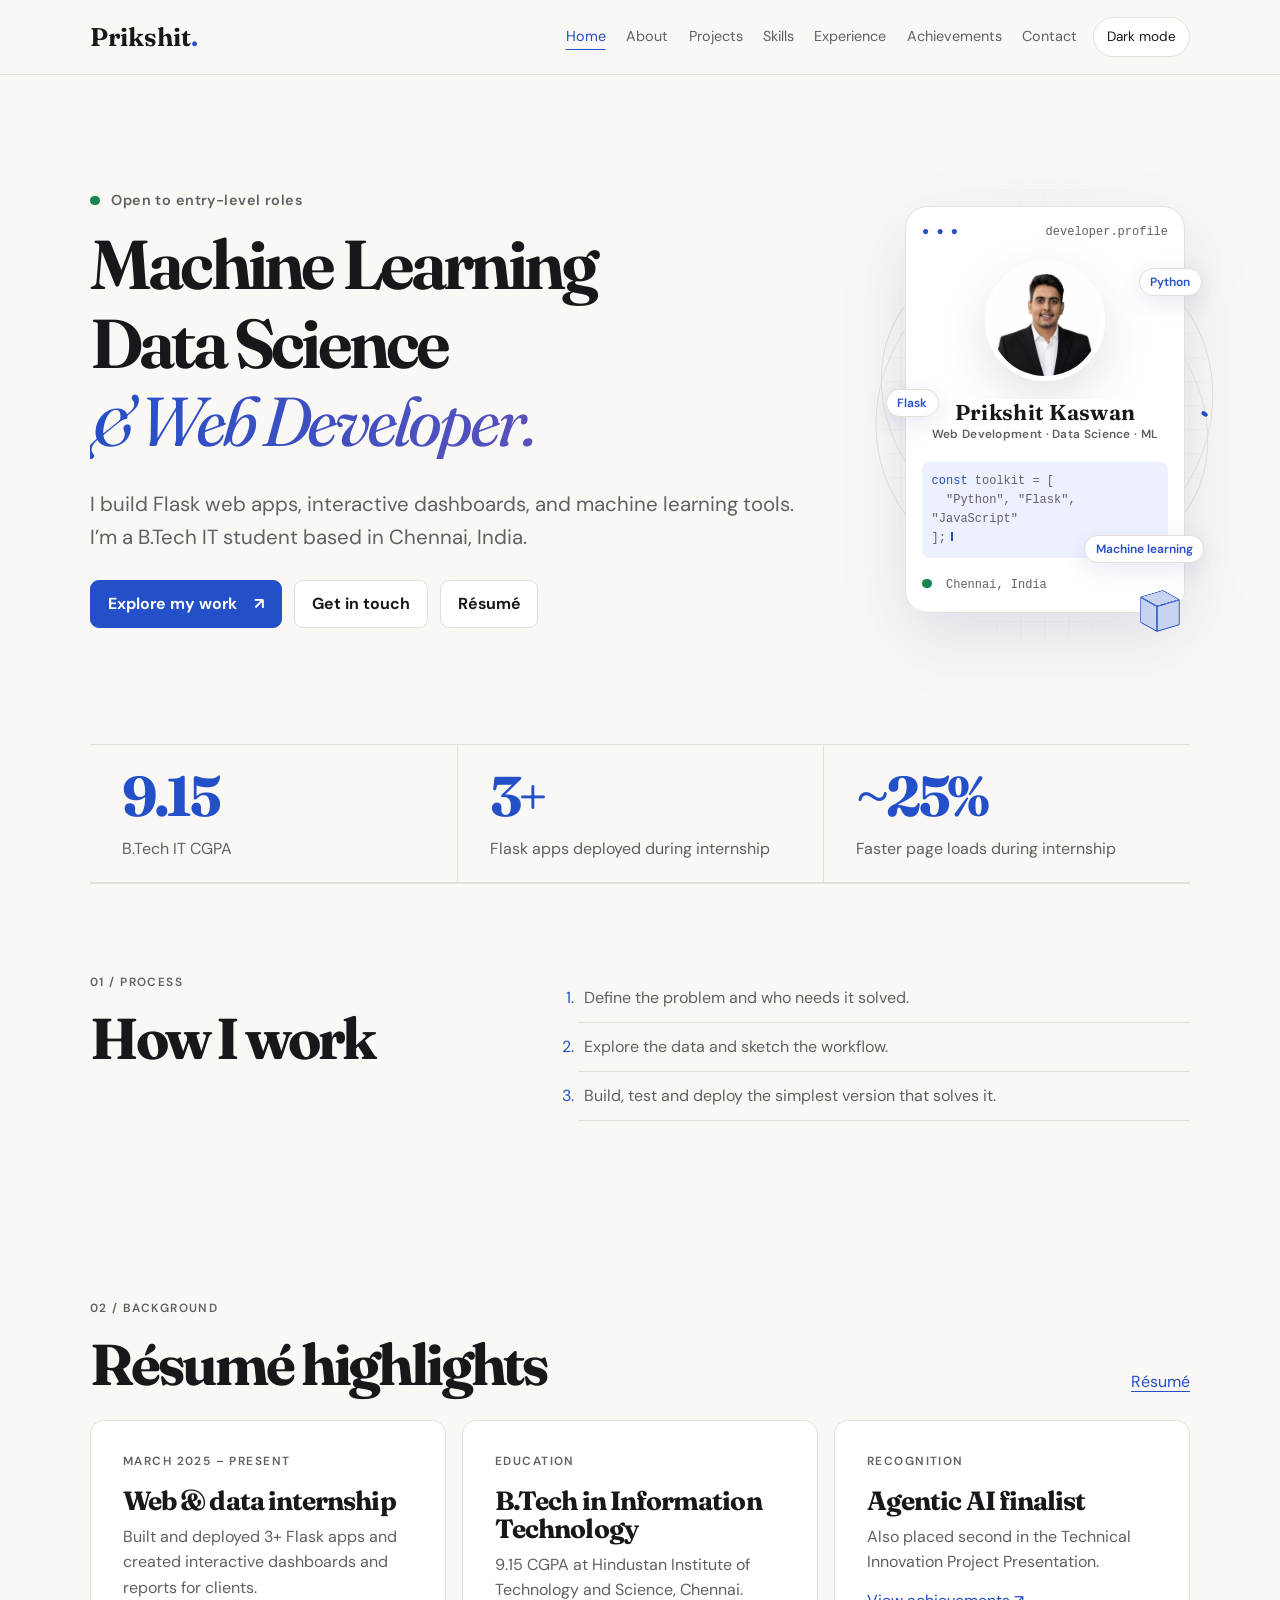
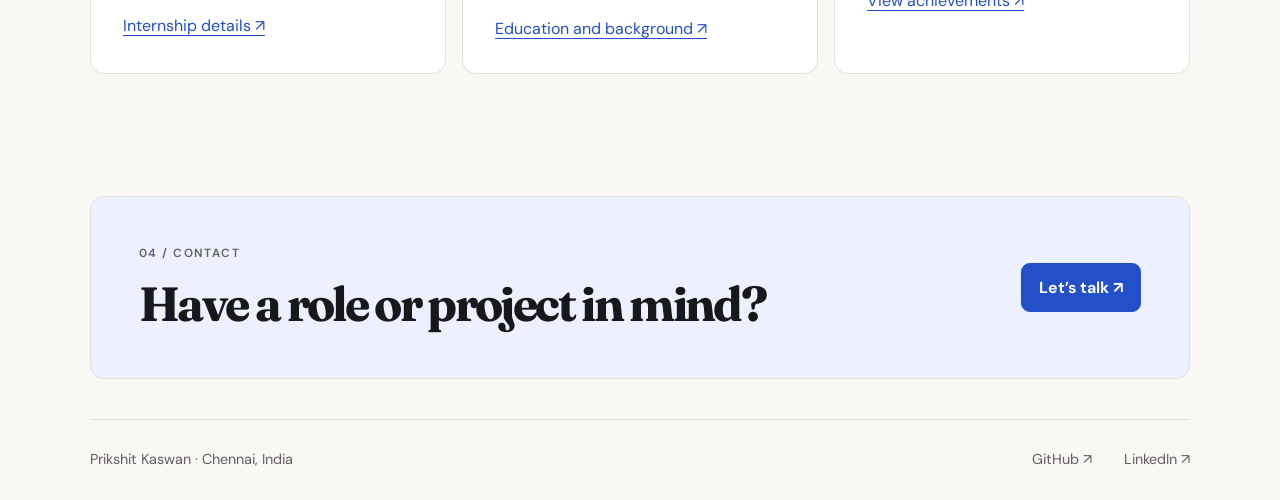
==== index.html @ 55924665 "Simplify résumé link labels" ====
<!doctype html>
<html lang="en">
<head>
<meta charset="utf-8">
<meta name="viewport" content="width=device-width, initial-scale=1">
<title>Developer &amp; Data Science Portfolio | Prikshit Kaswan</title>
<meta name="description" content="Prikshit Kaswan builds Python web apps, data tools and machine learning projects.">
<link rel="canonical" href="https://prikshit1929.github.io/Portfolio/"><meta property="og:url" content="https://prikshit1929.github.io/Portfolio/">
<meta property="og:title" content="Developer &amp; Data Science Portfolio | Prikshit Kaswan">
<meta property="og:description" content="Prikshit Kaswan builds Python web apps, data tools and machine learning projects.">
<meta property="og:image" content="https://prikshit1929.github.io/Portfolio/assets/portrait.jpg">
<link rel="icon" href="favicon.ico?v=portrait" type="image/x-icon" sizes="64x64">
<script>
  try {
    if (localStorage.getItem('portfolio-theme') === 'dark') {
      document.documentElement.dataset.theme = 'dark';
    }
  } catch {
    // Keep the default theme when storage is unavailable.
  }
</script>
<link rel="stylesheet" href="assets/site.css?v=8">
<script src="assets/site.js?v=9" defer></script>
</head>
<body>
<a class="skip" href="#main">Skip to content</a>
<header class="header"><div class="wrap bar"><a class="brand" href="./">Prikshit<span class="brand-period">.</span></a><nav id="primary-nav" aria-label="Main navigation"><a href="./" aria-current="page">Home</a><a href="about/">About</a><a href="work/">Projects</a><a href="skills/">Skills</a><a href="experience/">Experience</a><a href="achievements/">Achievements</a><a href="contact/">Contact</a></nav><button class="theme-toggle" type="button" aria-pressed="false" hidden>Dark mode</button><button type="button" class="menu-toggle" aria-controls="primary-nav" aria-expanded="false" hidden>Menu</button></div><div class="reading-progress" aria-hidden="true"></div></header>
<main class="wrap" id="main" tabindex="-1">

<section class="hero" id="top"><div class="hero-copy hero-disciplines">
<p class="eyebrow"><span class="dot"></span> Open to entry-level roles</p>
<h1><span class="hero-line"><span>Machine Learning</span></span> <span class="hero-line"><span>Data Science</span></span> <span class="hero-line"><em>&amp; Web Developer.</em></span></h1>
<p class="intro">I build Flask web apps, interactive dashboards, and machine learning tools. I’m a B.Tech IT student based in Chennai, India.</p>
<div class="actions"><a class="button primary" href="work/">Explore my work <span aria-hidden="true">↗</span></a><a class="button" href="contact/">Get in touch</a><a class="button" href="assets/Prikshit_Kaswan_Resume.pdf" download>Résumé</a></div>
</div><div class="hero-stage">
<div class="stage-grid" aria-hidden="true"></div>
<div class="stage-orbit orbit-a" aria-hidden="true"></div>
<div class="stage-orbit orbit-b" aria-hidden="true"></div>
<div class="stage-cube" aria-hidden="true"><i></i><i></i><i></i><i></i><i></i><i></i></div>
<figure class="portrait" data-tilt>
<div class="profile-window"><span aria-hidden="true">● ● ●</span><span>developer.profile</span></div><img src="assets/portrait.jpg" alt="Portrait of Prikshit Kaswan" width="500" height="500" fetchpriority="high"><figcaption><strong>Prikshit Kaswan</strong><span>Web Development · Data Science · ML</span></figcaption>
<div class="profile-code" aria-hidden="true"><span>const</span> toolkit = [<br>&nbsp; "Python", "Flask", "JavaScript"<br>];</div>
<div class="profile-location"><span class="dot"></span> Chennai, India</div>
<span class="tech-chip chip-one" aria-hidden="true">Python</span><span class="tech-chip chip-two" aria-hidden="true">Flask</span><span class="tech-chip chip-three" aria-hidden="true">Machine learning</span></figure></div></section>
<section class="stats" aria-label="Highlights"><div><strong data-count="9.15">9.15</strong><span>B.Tech IT CGPA</span></div><div><strong data-count="3" data-suffix="+">3+</strong><span>Flask apps deployed during internship</span></div><div><strong data-count="25" data-prefix="~" data-suffix="%">~25%</strong><span>Faster page loads during internship</span></div></section>
<section class="section split" id="story" data-reveal><div><p class="eyebrow">01 / PROCESS</p><h2>How I work</h2></div><ol class="process"><li>Define the problem and who needs it solved.</li><li>Explore the data and sketch the workflow.</li><li>Build, test and deploy the simplest version that solves it.</li></ol></section>
<section class="section" id="about" data-reveal>
<div class="section-head"><div><p class="eyebrow">02 / BACKGROUND</p><h2>Résumé highlights</h2></div><a class="text-link" href="assets/Prikshit_Kaswan_Resume.pdf" download>Résumé</a></div>
<div class="grid">
<article class="panel"><p class="eyebrow">MARCH 2025 – PRESENT</p><h3>Web &amp; data internship</h3><p>Built and deployed 3+ Flask apps and created interactive dashboards and reports for clients.</p><a class="text-link" href="experience/">Internship details ↗</a></article>
<article class="panel"><p class="eyebrow">EDUCATION</p><h3>B.Tech in Information Technology</h3><p>9.15 CGPA at Hindustan Institute of Technology and Science, Chennai.</p><a class="text-link" href="about/">Education and background ↗</a></article>
<article class="panel"><p class="eyebrow">RECOGNITION</p><h3>Agentic AI finalist</h3><p>Also placed second in the Technical Innovation Project Presentation.</p><a class="text-link" href="achievements/">View achievements ↗</a></article>
</div></section>
<section class="callout" id="contact"><div><p class="eyebrow">04 / CONTACT</p><h2>Have a role or project in mind?</h2></div><a class="button primary" href="contact/">Let’s talk ↗</a></section>
</main>
<footer class="wrap footer"><span>Prikshit Kaswan · Chennai, India</span><div><a href="https://github.com/prikshit1929">GitHub ↗</a><a href="https://linkedin.com/in/prikshitkaswan">LinkedIn ↗</a></div></footer>
<button class="back-top" type="button" aria-label="Back to top" hidden>↑</button>
</body>
</html>
---- assets/site.css ----
@import url("https://fonts.googleapis.com/css2?family=DM+Sans:wght@400;500;600;700&family=Fraunces:ital,opsz,wght@0,9..144,650;1,9..144,400&display=swap");

:root {
  color-scheme: light;
  --bg: #faf8f4;
  --surface: #fff;
  --ink: #17171c;
  --muted: #625e64;
  --line: #e4dfda;
  --accent: #234fc8;
  --accent-hover: #193ba0;
  --tint: #edf1ff;
  --display: "Fraunces", Georgia, serif;
  --mono: ui-monospace, SFMono-Regular, Consolas, monospace;
  font: 100%/1.6 "DM Sans", system-ui, sans-serif;
}
* { box-sizing: border-box; }
[hidden] { display: none !important; }
html { scroll-padding-top: 9rem; }
body { margin: 0; background: var(--bg); color: var(--ink); }
a { color: inherit; }
button { font: inherit; cursor: pointer; }
:focus-visible { outline: 2px solid var(--accent); outline-offset: 5px; }
main:focus { outline: none; }
.wrap { width: min(1100px, 100% - 2 * clamp(1rem, 5vw, 4rem)); margin-inline: auto; }
.skip { position: fixed; top: 1rem; left: 1rem; z-index: 5; padding: .6rem 1rem; background: var(--accent); color: white; transform: translateY(-200%); }
.skip:focus { transform: translateY(0); }
.header { position: sticky; top: 0; z-index: 3; background: var(--bg); border-bottom: 1px solid var(--line); backdrop-filter: blur(16px); }
.bar, .footer, .section-head, .callout { display: flex; justify-content: space-between; align-items: center; gap: 1.25rem; }
.bar { min-height: 74px; flex-wrap: wrap; padding-block: .6rem; }
.brand { display: inline-flex; align-items: center; font: 650 1.6rem var(--display); text-decoration: none; }
.brand .brand-period { color: var(--accent); }
nav, .footer div { display: flex; gap: clamp(.85rem, 3vw, 2rem); }
nav a, .footer a { color: var(--muted); font-size: .9rem; text-decoration: none; }
nav a[aria-current], nav a:hover, .footer a:hover, .text-link { color: var(--accent); }
nav a[aria-current] { text-decoration: underline; text-underline-offset: .5rem; }
h1, h2, h3, p, figure { margin: 0; }
h1, h2, h3 { font-family: var(--display); line-height: 1.06; letter-spacing: -.055em; }
h1 { font-size: clamp(3.2rem, 8.2vw, 8rem); font-weight: 650; }
h2 { font-size: clamp(2rem, 4.5vw, 4rem); }
h3 { font-size: clamp(1.25rem, 2.2vw, 1.65rem); letter-spacing: -.035em; }
h1 em { color: var(--accent); font-style: italic; font-weight: 400; }
p, li { color: var(--muted); }
.eyebrow, .art-label, figcaption, .caption { font: 600 .74rem/1.5 "DM Sans", sans-serif; letter-spacing: .12em; color: var(--muted); }
.eyebrow { margin-bottom: 1rem; }
.dot { display: inline-block; width: .6rem; height: .6rem; margin-right: .45rem; border-radius: 50%; background: #188551; }
.hero { display: grid; grid-template-columns: 1fr auto; gap: clamp(2rem, 6vw, 6rem); align-items: center; padding-block: clamp(3rem, 9vw, 8rem); }
.intro { max-width: 57ch; margin-top: 1.5rem; font-size: clamp(1.04rem, 1.8vw, 1.28rem); }
.actions { display: flex; flex-wrap: wrap; align-items: center; gap: .75rem; margin-top: 1.65rem; }
.button { display: inline-flex; gap: 1.1rem; align-items: center; justify-content: center; padding: .65rem 1.05rem; min-height: 48px; border: 1px solid var(--line); border-radius: .55rem; color: var(--ink); background: var(--surface); text-decoration: none; font-weight: 680; }
.button:hover { border-color: var(--accent); }
.primary { color: white; background: var(--accent); border-color: var(--accent); }
.primary:hover { background: var(--accent-hover); }
.portrait { display: grid; justify-items: center; gap: 1.15rem; }
.portrait img { display: block; width: clamp(190px, 25vw, 294px); height: auto; aspect-ratio: 1; object-fit: cover; border-radius: 50%; border: 5px solid var(--surface); box-shadow: 0 18px 50px #302d4b22; }
figcaption { padding: .45rem .9rem; border-radius: 2rem; border: 1px solid var(--line); background: var(--surface); color: var(--accent); text-align: center; letter-spacing: .025em; }
.stats { display: grid; grid-template-columns: repeat(3,1fr); border-block: 1px solid var(--line); }
.stats div { padding: 1.3rem clamp(.5rem, 2.5vw, 2rem); }
.stats div + div { border-left: 1px solid var(--line); }
.stats strong, .case-stat strong { font-family: var(--display); display: block; color: var(--accent); font-size: clamp(1.8rem, 5vw, 3.5rem); line-height: 1.1; letter-spacing: -.06em; }
.stats span, .case-stat span { display: block; margin-top: .55rem; color: var(--muted); }
.section { padding-block: clamp(2.5rem, 7vw, 6rem); }
.section-head { margin-bottom: 1.6rem; flex-wrap: wrap; align-items: end; }
.text-link { text-underline-offset: .25em; overflow-wrap: anywhere; }
.grid { display: grid; grid-template-columns: repeat(3,minmax(0,1fr)); gap: 1rem; }
.project, .panel, .case-stat { border: 1px solid var(--line); border-radius: .85rem; background: var(--surface); }
.project { overflow: hidden; position: relative; display: flex; flex-direction: column; transition: border-color .2s, transform .2s; }
.project:hover, .project:focus-within { border-color: var(--accent); }
.project:focus-within { outline: 2px solid var(--accent); outline-offset: 4px; }
.project-body { padding: 1.15rem; display: flex; flex-direction: column; flex: 1; }
.project h3 a { text-decoration: none; }
.project h3 a::after { content: ""; position: absolute; inset: 0; }
.project h3 a span { color: var(--accent); font-size: .85em; }
.project-body > p:not(.eyebrow) { margin: .65rem 0 1.1rem; font-size: .91rem; }
.result { margin-top: auto; padding-top: .85rem; border-top: 1px solid var(--line); color: var(--muted); font-size: .88rem; }
.result strong { color: var(--accent); margin-right: .25rem; }
.art { min-height: 185px; display: grid; align-content: start; gap: .65rem; padding: 1rem; background-image: linear-gradient(#ffffff0b 1px, transparent 1px),linear-gradient(90deg,#ffffff0b 1px, transparent 1px); background-size: 24px 24px; overflow: hidden; }
.art-01 { background-color: #20293c; color: #d5e1ff; }
.art-02 { background-color: #1e3027; color: #a8f6c0; }
.art-03 { background-color: #33263a; color: #ffd6fa; }
.art-label { display: flex; justify-content: space-between; color: inherit; }
.bubble, .timer { width: fit-content; padding: .55rem .8rem; border: 1px solid currentColor; border-radius: .65rem; background: #101212c9; font: .8rem var(--mono); }
.reply { justify-self: end; }
.art svg { width: min(100%, 340px); justify-self: center; }
.timer { justify-self: center; margin-block: .4rem; font-size: clamp(2rem, 5vw, 3.3rem); line-height: 1; padding: .8rem 1.2rem; text-align: center; }
.timer span { display: block; font-size: .6rem; margin-top: .55rem; letter-spacing: .14em; }
.split, .case-layout { display: grid; grid-template-columns: 1fr 1.6fr; gap: clamp(1.2rem, 5vw, 5rem); border-top: 1px solid var(--line); }
.process { margin: 0; padding-left: 1.6rem; }
.process li { padding: .7rem .35rem; border-bottom: 1px solid var(--line); }
.process li::marker { color: var(--accent); }
.callout { flex-wrap: wrap; margin-block: 2rem; border: 1px solid var(--line); border-radius: .85rem; padding: clamp(1.1rem, 4vw, 3rem); background: var(--tint); }
.callout h2 { font-size: clamp(1.65rem, 4vw, 3rem); }
.footer { padding-block: 1.8rem; margin-top: 2.5rem; border-top: 1px solid var(--line); flex-wrap: wrap; font-size: .9rem; color: var(--muted); }
.page-intro { padding-block: clamp(2.8rem, 8vw, 7rem) clamp(1.8rem, 5vw, 4rem); }
.work { padding-top: 0; }
.filters { display: flex; flex-wrap: wrap; gap: .6rem; align-items: center; margin-bottom: 1.4rem; }
.filters button { padding: .45rem .9rem; min-height: 44px; border-radius: 2rem; border: 1px solid var(--line); background: var(--surface); color: var(--ink); }
.filters button[aria-pressed="true"] { background: var(--accent); color: white; }
.filter-status { color: var(--muted); font-size: .9rem; }
.case .text-link { display: inline-block; margin-bottom: 1.6rem; }
.case h1 { font-size: clamp(2.75rem, 7vw, 6rem); }
.case-layout { padding-block: 2rem; }
.case-layout .art { border-radius: .8rem; min-height: 210px; }
.caption { margin-top: .5rem; }
.case-stat, .panel { padding: clamp(1.1rem, 3vw, 2rem); }
.case-stat { margin-top: 1.3rem; }
.case-copy section + section { margin-top: 1.7rem; }
.case-copy h2 { font-size: clamp(1.6rem, 3vw, 2.4rem); margin-bottom: .55rem; }
.panel h3 + p { margin-top: .55rem; }
.panel ul { padding-left: 1.2rem; margin-bottom: 0; }
.skills p + h3 { margin-top: 1.4rem; }
.copy-status:not(:empty) { margin-top: .8rem; }
@keyframes arrive { from { opacity: .35; transform: translateY(14px); } to { opacity: 1; transform: translateY(0); } }
@media (prefers-reduced-motion: no-preference) {
  html { scroll-behavior: smooth; }
  .hero-copy, .portrait, .page-intro, .revealed { animation: arrive .55s ease-out both; }
  .portrait { animation-delay: .08s; }
  .project:hover { transform: translateY(-4px); }
  @view-transition { navigation: auto; }
  ::view-transition-old(root), ::view-transition-new(root) { animation-duration: .22s; }
}
@media (max-width: 820px) {
  .grid { grid-template-columns: repeat(2,minmax(0,1fr)); }
  .hero { gap: 1.6rem; }
}
@media (max-width: 620px) {
  .hero, .grid, .split, .case-layout { grid-template-columns: 1fr; }
  .portrait { justify-self: center; }
  .bar { gap: .45rem; }
  nav { order: 3; width: 100%; }
  nav a { display: flex; align-items: center; min-height: 44px; }
  .stats div { font-size: .8rem; }
}

.theme-toggle {
  padding: .4rem .8rem;
  min-height: 40px;
  border: 1px solid var(--line);
  border-radius: 2rem;
  color: var(--ink);
  background: var(--surface);
  font-size: .85rem;
}
.hero .eyebrow { text-transform: none; letter-spacing: .03em; font-size: .9rem; }
.hero h1 em {
  background: linear-gradient(110deg, #234fc8, #7952b3, #234fc8);
  background-size: 200% auto;
  background-clip: text;
  color: transparent;
}
:root[data-theme="dark"] {
  color-scheme: dark;
  --bg: #17171d;
  --surface: #22222b;
  --ink: #f9f7ff;
  --muted: #c5bfcc;
  --line: #43414d;
  --accent: #a8baff;
  --tint: #252942;
}
:root[data-theme="dark"] .primary,
:root[data-theme="dark"] .filters button[aria-pressed="true"],
:root[data-theme="dark"] .skip { color: #17171d; }
:root[data-theme="dark"] .primary:hover { background: #c5d0ff; }
:root[data-theme="dark"] .hero h1 em { background-image: linear-gradient(110deg, #a8baff, #d9b7ff, #a8baff); }
@keyframes accent-shift { to { background-position: 200% center; } }
@media (prefers-reduced-motion: no-preference) {
  .hero h1 em { animation: accent-shift 8s linear infinite; }
}

.bar { justify-content: flex-start; gap: clamp(.5rem, 1.5vw, 1rem); }
.bar nav { margin-left: auto; gap: clamp(.65rem, 1.6vw, 1.3rem); }
.menu-toggle, .back-top, .featured-links a {
  border: 1px solid var(--line);
  border-radius: .65rem;
  background: var(--surface);
  color: var(--ink);
  padding: .55rem .8rem;
}
.featured-links { display: flex; flex-wrap: wrap; gap: .55rem; margin-top: 1.2rem; }
.featured-links a { text-decoration: none; font-size: .9rem; }
.featured-links a:hover { color: var(--accent); border-color: var(--accent); }
.back-top { position: fixed; bottom: 1.25rem; right: 1.25rem; z-index: 2; width: 46px; height: 46px; font-size: 1.2rem; }
.hero { position: relative; isolation: isolate; gap: clamp(2rem, 6vw, 5rem); }
.hero h1 { font-size: clamp(2.75rem, 6.9vw, 6.5rem); }
.portrait {
  position: relative;
  width: min(280px, 100%);
  justify-self: center;
  padding: 1rem;
  border: 1px solid var(--line);
  border-radius: 1.4rem;
  background: var(--surface);
  box-shadow: 0 24px 65px #5855aa28;
}
.portrait::before {
  content: "";
  position: absolute;
  inset: -3rem -1rem;
  border-radius: 50%;
  border: 1px solid var(--line);
  transform: rotate(-28deg);
  z-index: -1;
}
.portrait img { width: 120px; }
.profile-window, .profile-code, .profile-location { width: 100%; font: .75rem/1.6 var(--mono); color: var(--muted); }
.profile-window { display: flex; justify-content: space-between; gap: .5rem; }
.profile-window span:first-child, .profile-code span { color: var(--accent); }
.portrait figcaption { border: 0; padding: 0; color: var(--muted); }
.portrait figcaption strong { display: block; font: 650 1.35rem var(--display); color: var(--ink); }
.profile-code { border-radius: .5rem; padding: .6rem; background: var(--tint); }
.tech-chip { position: absolute; padding: .32rem .65rem; background: var(--surface); border: 1px solid var(--line); border-radius: 2rem; color: var(--accent); font: 600 .75rem "DM Sans", sans-serif; box-shadow: 0 6px 22px #5855aa24; }
.chip-one { top: 15%; right: -1.1rem; }
.chip-two { top: 45%; left: -1.25rem; }
.chip-three { bottom: 12%; right: -1.25rem; }
@keyframes drift { to { transform: translateY(-8px); } }
@media (prefers-reduced-motion: no-preference) {
  .tech-chip { animation: drift 2.8s ease-in-out infinite alternate; }
  .chip-two { animation-delay: -.8s; }
  .chip-three { animation-delay: -1.7s; }
  [data-tilt], .project, .panel { transform: perspective(850px) rotateX(var(--tilt-x, 0deg)) rotateY(var(--tilt-y, 0deg)); transition: transform .18s ease-out; }
}
@media (max-width: 960px) {
  .bar { justify-content: flex-end; }
  .bar .brand { margin-right: auto; }
  .bar nav { order: 4; width: 100%; flex-wrap: wrap; margin-left: 0; }
  .bar:has(.menu-toggle:not([hidden])) nav { display: none; }
  .bar:has(.menu-toggle[aria-expanded="true"]) nav { display: flex; padding: .5rem 0; }
}
@media (min-width: 961px) {
  .menu-toggle { display: none; }
}
@media (max-width: 620px) {
  .hero { gap: 3rem; }
  .portrait { width: min(260px, calc(100% - 2rem)); }
}

.message-form { display: grid; gap: .9rem; }
.message-form label { display: grid; gap: .35rem; font-weight: 600; }
.message-form input, .message-form select, .message-form textarea {
  width: 100%;
  padding: .65rem;
  border: 1px solid var(--line);
  border-radius: .5rem;
  color: var(--ink);
  background: var(--bg);
  font: inherit;
}
.message-form button { justify-self: start; }
@media print {
  :root, :root[data-theme="dark"] { --bg: white; --ink: black; --muted: #333; --surface: white; --line: #ccc; --accent: #222; }
  .header, .skip, .actions, .back-top, .footer { display: none !important; }
  .page-intro, .section { padding-block: .6rem; }
  .page-intro h1 { font-size: 30pt; }
  h2 { font-size: 18pt; }
  .split { display: block; break-inside: avoid; }
  .panel { padding: .5rem 0; border: 0; }
}

.reading-progress {
  position: absolute;
  inset: auto 0 -1px;
  height: 2px;
  background: var(--accent);
  transform: scaleX(var(--reading-progress, 0));
  transform-origin: left;
  pointer-events: none;
}
@media (prefers-reduced-motion: no-preference) {
  .hero-copy { animation: none; }
  .hero-copy > * { animation: arrive .65s cubic-bezier(.2,.8,.2,1) both; }
  .hero-copy h1 { animation-delay: .08s; }
  .hero-copy .intro { animation-delay: .16s; }
  .hero-copy .actions { animation-delay: .24s; }
  .hero-copy .featured-links { animation-delay: .32s; }
  .portrait { animation-fill-mode: backwards; }
  .art > :not(.art-label) { transition: transform .35s cubic-bezier(.2,.8,.2,1); }
  .project:hover .art > :not(.art-label),
  .project:focus-within .art > :not(.art-label) { transform: translateY(-4px) scale(1.035); }
  .button { transition: transform .2s, background-color .2s, border-color .2s; }
  .button:hover { transform: translateY(-2px); }
}

.timer b { font-weight: inherit; font-variant-numeric: tabular-nums; }
.timer-controls { margin-top: .85rem; }
.timer-controls [data-timer-status]:empty { display: none; }
.timer-readable { position: absolute; width: 1px; height: 1px; overflow: hidden; clip-path: inset(50%); }

@keyframes draw-plot { from { stroke-dashoffset: 1; } to { stroke-dashoffset: 0; } }
@keyframes lift-art {
  from { opacity: 0; translate: 0 10px; }
  to { opacity: 1; translate: 0 0; }
}
@keyframes timer-start { 50% { box-shadow: 0 0 28px #ffd6fa65; } }

@media (prefers-reduced-motion: no-preference) {
  .art-visible .plot-line { stroke-dasharray: 1; animation: draw-plot 1.1s ease-out both; }
  .art-visible .bubble { animation: lift-art .45s ease-out both; }
  .art-visible .reply { animation-delay: .25s; }
  .art-visible .timer { animation: lift-art .55s ease-out both; }
  .art-visible .timer.is-running { animation: timer-start .7s ease-out; }
  .hero h1 em { animation-iteration-count: 1; animation-duration: 4s; }
  .tech-chip { animation-iteration-count: 2; animation-duration: 2s; }
}

.hero-line { display: block; }
.hero-stage { position: relative; isolation: isolate; display: grid; place-items: center; min-width: 0; }
.stage-grid {
  position: absolute;
  inset: -2rem -1.3rem;
  z-index: -3;
  border-radius: 50%;
  background: radial-gradient(ellipse at 50% 42%, var(--tint), transparent 72%),
    repeating-linear-gradient(0deg, transparent 0 22px, var(--line) 23px 24px),
    repeating-linear-gradient(90deg, transparent 0 22px, var(--line) 23px 24px);
  mask-image: radial-gradient(ellipse, black 30%, transparent 73%);
}
.stage-orbit { position: absolute; inset: -6% -10%; border: 1px solid var(--line); border-radius: 50%; z-index: -1; }
.stage-orbit::after { content: ""; position: absolute; top: 17%; right: 11%; width: 7px; aspect-ratio: 1; border-radius: 50%; background: var(--accent); }
.orbit-a { transform: rotate(36deg) scaleY(.62); }
.orbit-b { transform: rotate(-38deg) scaleY(.7); }
.hero-stage .portrait { z-index: 1; }
.hero-stage .portrait::before { display: none; }
.stage-cube { --face: 14px; position: absolute; right: 1rem; bottom: -.8rem; width: 28px; height: 28px; z-index: 2; transform-style: preserve-3d; transform: rotateX(-24deg) rotateY(36deg); }
.stage-cube i { position: absolute; inset: 0; border: 1px solid var(--accent); background: color-mix(in srgb, var(--accent) 25%, var(--surface)); }
.stage-cube i:nth-child(1) { transform: translateZ(var(--face)); }
.stage-cube i:nth-child(2) { transform: rotateY(180deg) translateZ(var(--face)); }
.stage-cube i:nth-child(3) { transform: rotateY(90deg) translateZ(var(--face)); }
.stage-cube i:nth-child(4) { transform: rotateY(-90deg) translateZ(var(--face)); }
.stage-cube i:nth-child(5) { transform: rotateX(90deg) translateZ(var(--face)); }
.stage-cube i:nth-child(6) { transform: rotateX(-90deg) translateZ(var(--face)); }
.accent-intro { position: relative; }
.page-emblem { float: right; display: grid; place-items: center; width: clamp(3.5rem, 11vw, 7rem); aspect-ratio: 1; margin: 0 0 1rem 1rem; border-radius: 1.3rem; background: var(--tint); border: 1px solid var(--line); color: var(--accent); font: 650 clamp(1.3rem, 4vw, 3rem) var(--display); }
.contact-layout { display: grid; grid-template-columns: minmax(0, 1fr) minmax(0, 1.1fr); gap: clamp(2rem, 6vw, 5rem); padding-block: clamp(2.5rem, 8vw, 6rem); align-items: start; }
.contact-layout h1 { font-size: clamp(3rem, 6.5vw, 6rem); }
.contact-layout h2 { font-size: clamp(1.8rem, 3vw, 2.5rem); margin-bottom: .5rem; }
.contact-links { display: grid; gap: .7rem; margin: 1.5rem 0 1rem; }
.contact-links a { display: flex; align-items: center; gap: .8rem; padding: .7rem; border: 1px solid var(--line); border-radius: .7rem; background: var(--surface); text-decoration: none; overflow-wrap: anywhere; }
.contact-links a:hover, .contact-links a:focus-visible { border-color: var(--accent); }
.contact-links small { display: block; color: var(--muted); }
.contact-icon { flex: 0 0 2.3rem; display: grid; place-items: center; aspect-ratio: 1; background: var(--tint); border-radius: .5rem; color: var(--accent); font-weight: 700; }
.contact-fields { display: grid; grid-template-columns: repeat(2, minmax(0, 1fr)); gap: .8rem; }
.message-status:empty { display: none; }
@keyframes headline-mask { from { translate: 0 110%; } to { translate: 0 0; } }
@keyframes stage-travel { to { background-position: 0 0, 0 24px, 24px 0; } }
@keyframes orbit-sweep { to { rotate: 360deg; } }
@keyframes cube-sweep { to { transform: rotateX(336deg) rotateY(396deg); } }
@keyframes soft-bob { 50% { translate: 0 -8px; } }
@keyframes status-pulse { 50% { opacity: .45; } }
@keyframes sheen { from { background-position: 150% 0; } to { background-position: -150% 0; } }
@keyframes caret-pulse { 50% { opacity: 0; } }
@keyframes envelope-tilt { 50% { transform: perspective(140px) rotateX(28deg) translateY(-3px); } }
@media (prefers-reduced-motion: no-preference) {
  .hero-line { overflow: clip; padding-bottom: .08em; }
  .hero-line > * { display: block; animation: headline-mask .85s cubic-bezier(.2,.8,.2,1) both; }
  .hero-line + .hero-line > * { animation-delay: .13s; }
  .hero-line > em { animation: headline-mask .85s .13s cubic-bezier(.2,.8,.2,1) both, accent-shift 4s linear; }
  .hero-stage { animation: soft-bob 4s ease-in-out; }
  .stage-grid { animation: stage-travel 4s ease-out; }
  .stage-orbit { animation: orbit-sweep 4.8s ease-out; }
  .orbit-b { animation-direction: reverse; }
  .stage-cube { animation: cube-sweep 4.4s ease-in-out; }
  .hero .dot { animation: status-pulse 1.35s ease-in-out 3; }
  .profile-code::after { content: ""; display: inline-block; width: 2px; height: .8em; margin-left: .3rem; background: var(--accent); animation: caret-pulse .7s step-end 5; }
  .page-emblem { animation: soft-bob 3s ease-in-out; }
  .contact-layout .message-form { animation: arrive .65s .13s both; }
  .contact-links a:hover .contact-icon, .contact-links a:focus-visible .contact-icon { animation: soft-bob .55s ease; }
  .contact-links a:hover .envelope, .contact-links a:focus-visible .envelope { animation: envelope-tilt .6s ease; }
  .primary:hover, .primary:focus-visible { background-image: linear-gradient(115deg, transparent 35%, #ffffff25 50%, transparent 65%); background-size: 240% 100%; animation: sheen .75s ease-out; }
}
@media (max-width: 740px) {
  .contact-layout { grid-template-columns: 1fr; }
}
@media (max-width: 620px) {
  .hero-stage { justify-self: center; width: min(280px, calc(100% - 2rem)); }
}
@media (max-width: 440px) {
  .contact-fields { grid-template-columns: 1fr; }
}

.hero-disciplines h1 { font-size: clamp(2.35rem, 5.4vw, 5.4rem); }
#about .panel .text-link { display: inline-block; margin-top: .8rem; }
@media (prefers-reduced-motion: no-preference) {
  .hero-disciplines .hero-line:nth-child(3) > em { animation-delay: .26s, 0s; }
}
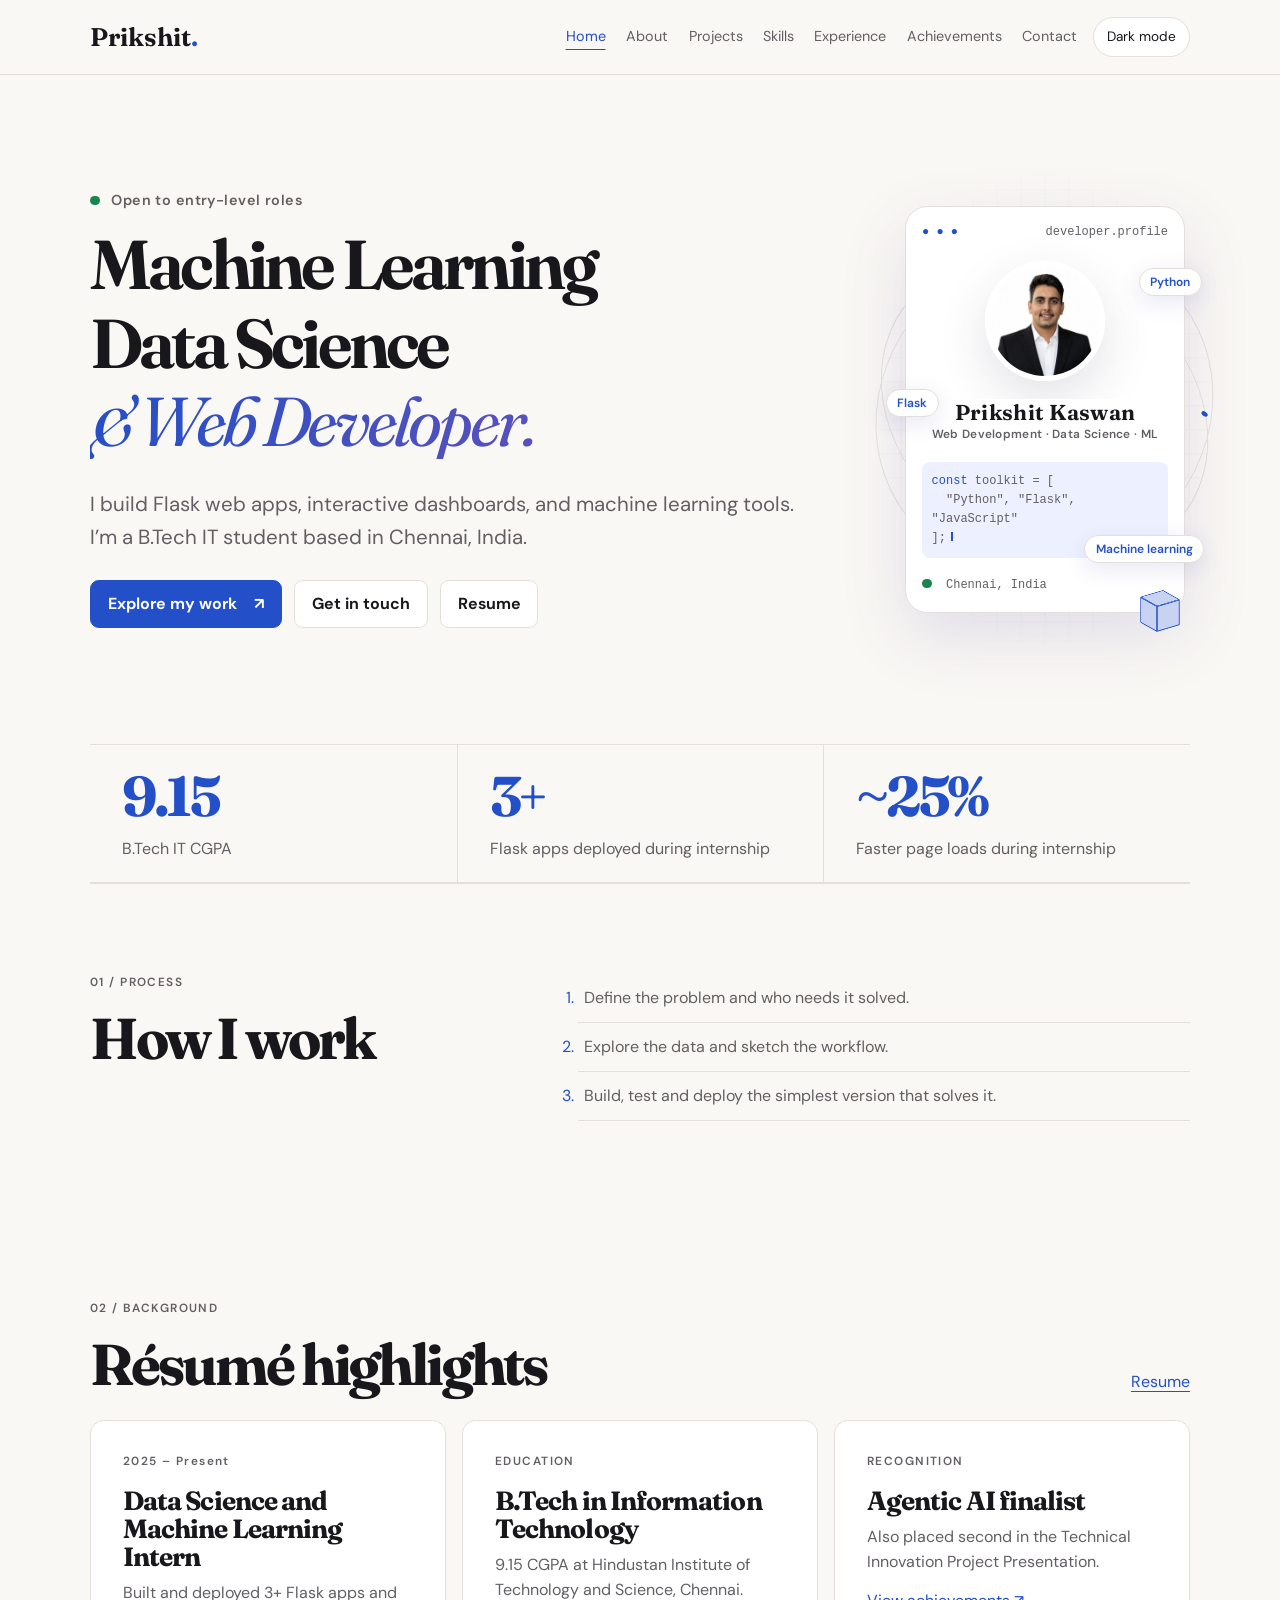
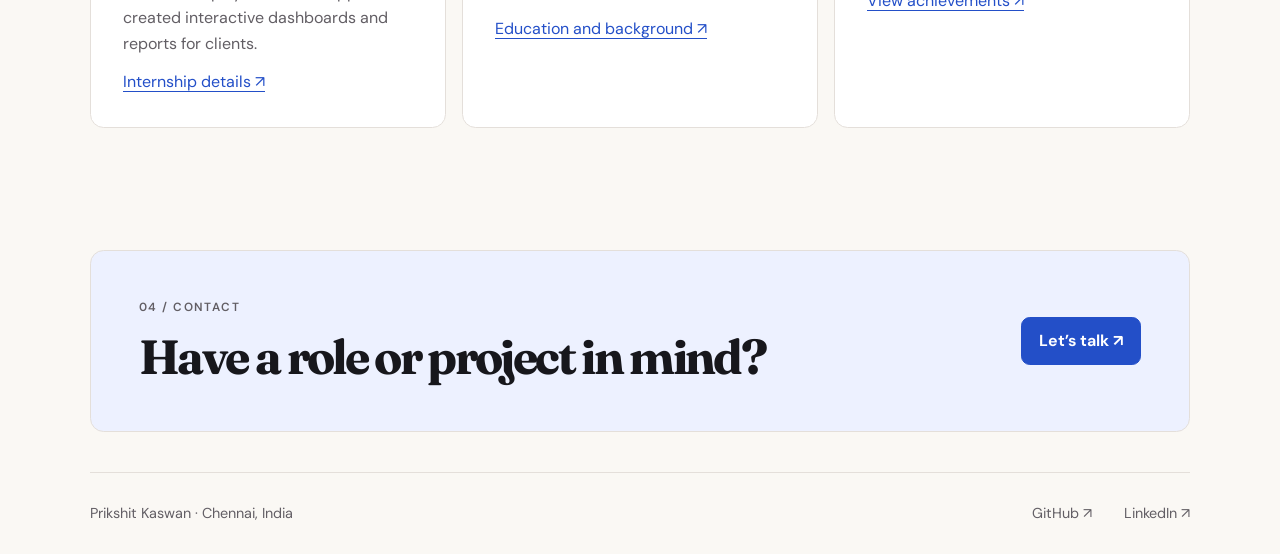
==== commit b8b578bc: "Update internship title and simplify Resume text" ====
--- a/index.html
+++ b/index.html
@@ -31,7 +31,7 @@
 <p class="eyebrow"><span class="dot"></span> Open to entry-level roles</p>
 <h1><span class="hero-line"><span>Machine Learning</span></span> <span class="hero-line"><span>Data Science</span></span> <span class="hero-line"><em>&amp; Web Developer.</em></span></h1>
 <p class="intro">I build Flask web apps, interactive dashboards, and machine learning tools. I’m a B.Tech IT student based in Chennai, India.</p>
-<div class="actions"><a class="button primary" href="work/">Explore my work <span aria-hidden="true">↗</span></a><a class="button" href="contact/">Get in touch</a><a class="button" href="assets/Prikshit_Kaswan_Resume.pdf" download>Résumé</a></div>
+<div class="actions"><a class="button primary" href="work/">Explore my work <span aria-hidden="true">↗</span></a><a class="button" href="contact/">Get in touch</a><a class="button" href="assets/Prikshit_Kaswan_Resume.pdf" download>Resume</a></div>
 </div><div class="hero-stage">
 <div class="stage-grid" aria-hidden="true"></div>
 <div class="stage-orbit orbit-a" aria-hidden="true"></div>
@@ -45,9 +45,9 @@
 <section class="stats" aria-label="Highlights"><div><strong data-count="9.15">9.15</strong><span>B.Tech IT CGPA</span></div><div><strong data-count="3" data-suffix="+">3+</strong><span>Flask apps deployed during internship</span></div><div><strong data-count="25" data-prefix="~" data-suffix="%">~25%</strong><span>Faster page loads during internship</span></div></section>
 <section class="section split" id="story" data-reveal><div><p class="eyebrow">01 / PROCESS</p><h2>How I work</h2></div><ol class="process"><li>Define the problem and who needs it solved.</li><li>Explore the data and sketch the workflow.</li><li>Build, test and deploy the simplest version that solves it.</li></ol></section>
 <section class="section" id="about" data-reveal>
-<div class="section-head"><div><p class="eyebrow">02 / BACKGROUND</p><h2>Résumé highlights</h2></div><a class="text-link" href="assets/Prikshit_Kaswan_Resume.pdf" download>Résumé</a></div>
+<div class="section-head"><div><p class="eyebrow">02 / BACKGROUND</p><h2>Résumé highlights</h2></div><a class="text-link" href="assets/Prikshit_Kaswan_Resume.pdf" download>Resume</a></div>
 <div class="grid">
-<article class="panel"><p class="eyebrow">MARCH 2025 – PRESENT</p><h3>Web &amp; data internship</h3><p>Built and deployed 3+ Flask apps and created interactive dashboards and reports for clients.</p><a class="text-link" href="experience/">Internship details ↗</a></article>
+<article class="panel"><p class="eyebrow">2025 – Present</p><h3>Data Science and Machine Learning Intern</h3><p>Built and deployed 3+ Flask apps and created interactive dashboards and reports for clients.</p><a class="text-link" href="experience/">Internship details ↗</a></article>
 <article class="panel"><p class="eyebrow">EDUCATION</p><h3>B.Tech in Information Technology</h3><p>9.15 CGPA at Hindustan Institute of Technology and Science, Chennai.</p><a class="text-link" href="about/">Education and background ↗</a></article>
 <article class="panel"><p class="eyebrow">RECOGNITION</p><h3>Agentic AI finalist</h3><p>Also placed second in the Technical Innovation Project Presentation.</p><a class="text-link" href="achievements/">View achievements ↗</a></article>
 </div></section>
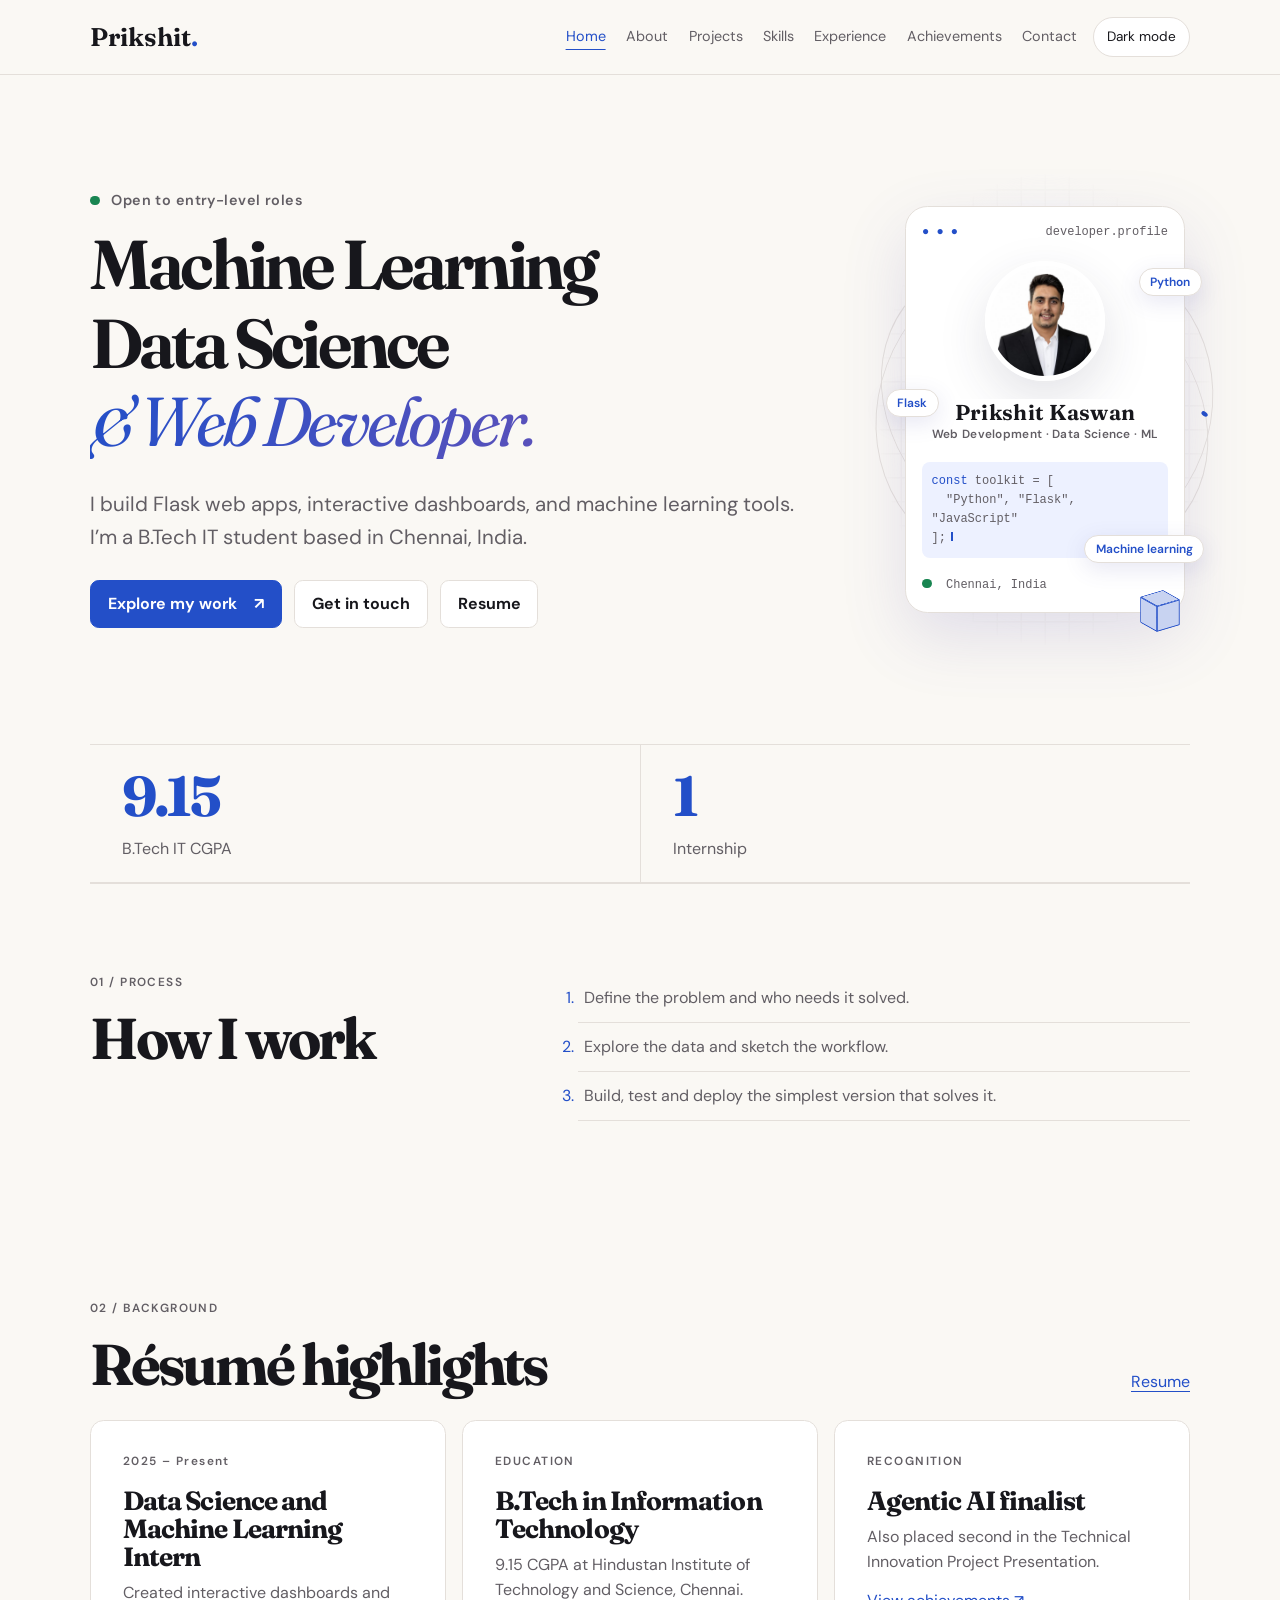
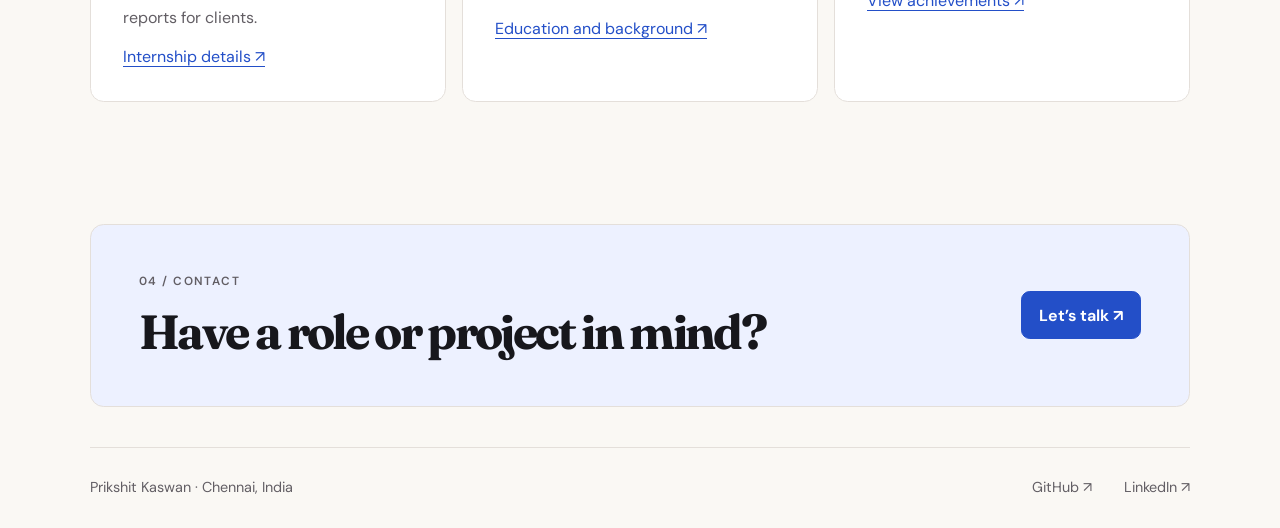
==== commit 9ec80f42: "Simplify homepage highlights" ====
--- a/index.html
+++ b/index.html
@@ -19,7 +19,7 @@
     // Keep the default theme when storage is unavailable.
   }
 </script>
-<link rel="stylesheet" href="assets/site.css?v=8">
+<link rel="stylesheet" href="assets/site.css?v=9">
 <script src="assets/site.js?v=9" defer></script>
 </head>
 <body>
@@ -42,12 +42,12 @@
 <div class="profile-code" aria-hidden="true"><span>const</span> toolkit = [<br>&nbsp; "Python", "Flask", "JavaScript"<br>];</div>
 <div class="profile-location"><span class="dot"></span> Chennai, India</div>
 <span class="tech-chip chip-one" aria-hidden="true">Python</span><span class="tech-chip chip-two" aria-hidden="true">Flask</span><span class="tech-chip chip-three" aria-hidden="true">Machine learning</span></figure></div></section>
-<section class="stats" aria-label="Highlights"><div><strong data-count="9.15">9.15</strong><span>B.Tech IT CGPA</span></div><div><strong data-count="3" data-suffix="+">3+</strong><span>Flask apps deployed during internship</span></div><div><strong data-count="25" data-prefix="~" data-suffix="%">~25%</strong><span>Faster page loads during internship</span></div></section>
+<section class="stats" aria-label="Highlights"><div><strong data-count="9.15">9.15</strong><span>B.Tech IT CGPA</span></div><div><strong data-count="1">1</strong><span>Internship</span></div></section>
 <section class="section split" id="story" data-reveal><div><p class="eyebrow">01 / PROCESS</p><h2>How I work</h2></div><ol class="process"><li>Define the problem and who needs it solved.</li><li>Explore the data and sketch the workflow.</li><li>Build, test and deploy the simplest version that solves it.</li></ol></section>
 <section class="section" id="about" data-reveal>
 <div class="section-head"><div><p class="eyebrow">02 / BACKGROUND</p><h2>Résumé highlights</h2></div><a class="text-link" href="assets/Prikshit_Kaswan_Resume.pdf" download>Resume</a></div>
 <div class="grid">
-<article class="panel"><p class="eyebrow">2025 – Present</p><h3>Data Science and Machine Learning Intern</h3><p>Built and deployed 3+ Flask apps and created interactive dashboards and reports for clients.</p><a class="text-link" href="experience/">Internship details ↗</a></article>
+<article class="panel"><p class="eyebrow">2025 – Present</p><h3>Data Science and Machine Learning Intern</h3><p>Created interactive dashboards and reports for clients.</p><a class="text-link" href="experience/">Internship details ↗</a></article>
 <article class="panel"><p class="eyebrow">EDUCATION</p><h3>B.Tech in Information Technology</h3><p>9.15 CGPA at Hindustan Institute of Technology and Science, Chennai.</p><a class="text-link" href="about/">Education and background ↗</a></article>
 <article class="panel"><p class="eyebrow">RECOGNITION</p><h3>Agentic AI finalist</h3><p>Also placed second in the Technical Innovation Project Presentation.</p><a class="text-link" href="achievements/">View achievements ↗</a></article>
 </div></section>
--- a/assets/site.css
+++ b/assets/site.css
@@ -54,7 +54,7 @@
 .portrait { display: grid; justify-items: center; gap: 1.15rem; }
 .portrait img { display: block; width: clamp(190px, 25vw, 294px); height: auto; aspect-ratio: 1; object-fit: cover; border-radius: 50%; border: 5px solid var(--surface); box-shadow: 0 18px 50px #302d4b22; }
 figcaption { padding: .45rem .9rem; border-radius: 2rem; border: 1px solid var(--line); background: var(--surface); color: var(--accent); text-align: center; letter-spacing: .025em; }
-.stats { display: grid; grid-template-columns: repeat(3,1fr); border-block: 1px solid var(--line); }
+.stats { display: grid; grid-template-columns: repeat(2,1fr); border-block: 1px solid var(--line); }
 .stats div { padding: 1.3rem clamp(.5rem, 2.5vw, 2rem); }
 .stats div + div { border-left: 1px solid var(--line); }
 .stats strong, .case-stat strong { font-family: var(--display); display: block; color: var(--accent); font-size: clamp(1.8rem, 5vw, 3.5rem); line-height: 1.1; letter-spacing: -.06em; }
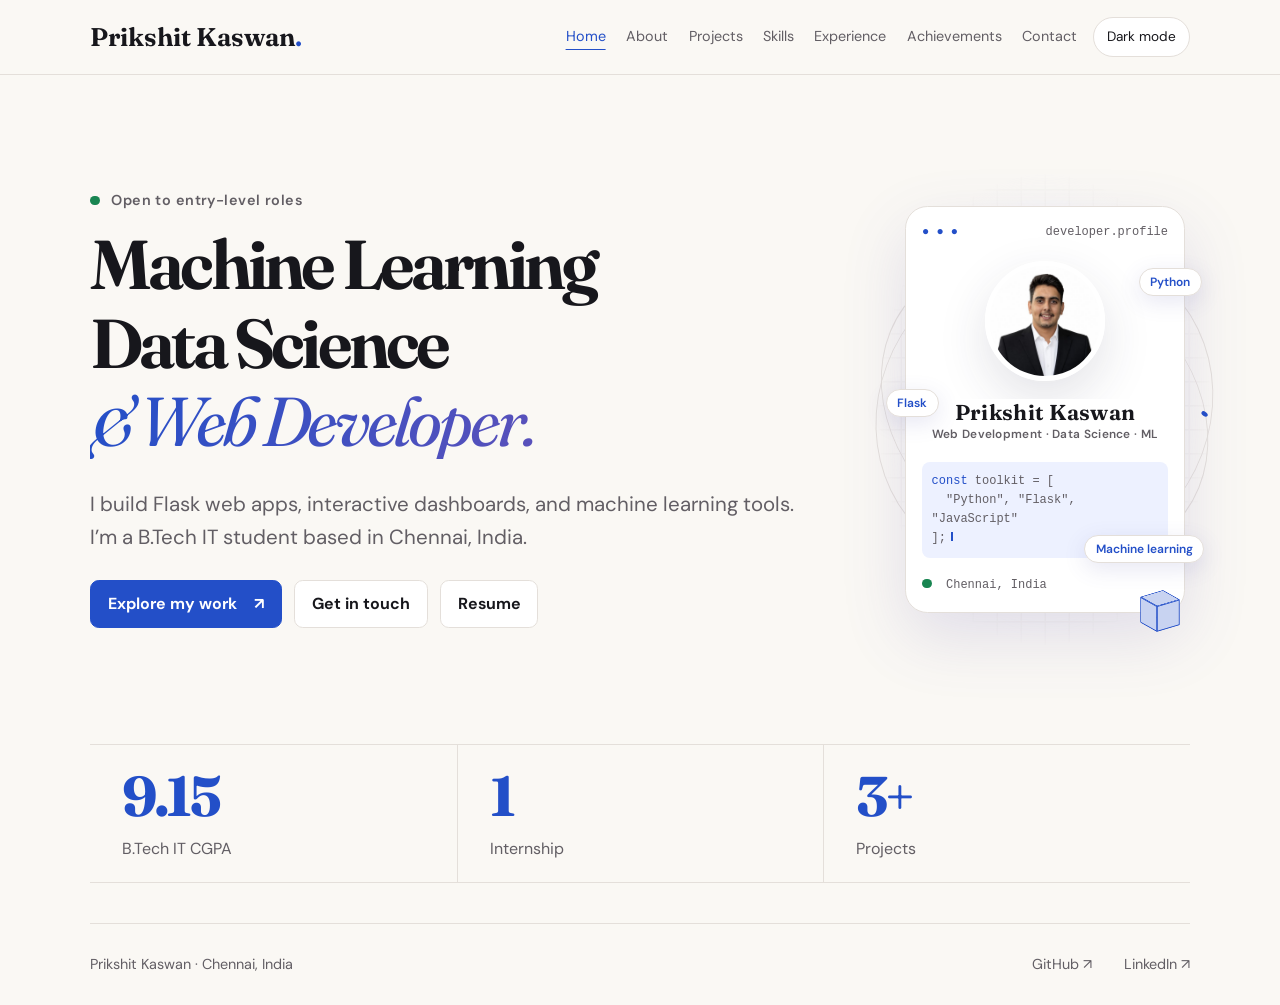
==== commit 64335ac2: "Simplify homepage and restore project count and full name" ====
--- a/index.html
+++ b/index.html
@@ -19,12 +19,12 @@
     // Keep the default theme when storage is unavailable.
   }
 </script>
-<link rel="stylesheet" href="assets/site.css?v=9">
+<link rel="stylesheet" href="assets/site.css?v=10">
 <script src="assets/site.js?v=9" defer></script>
 </head>
 <body>
 <a class="skip" href="#main">Skip to content</a>
-<header class="header"><div class="wrap bar"><a class="brand" href="./">Prikshit<span class="brand-period">.</span></a><nav id="primary-nav" aria-label="Main navigation"><a href="./" aria-current="page">Home</a><a href="about/">About</a><a href="work/">Projects</a><a href="skills/">Skills</a><a href="experience/">Experience</a><a href="achievements/">Achievements</a><a href="contact/">Contact</a></nav><button class="theme-toggle" type="button" aria-pressed="false" hidden>Dark mode</button><button type="button" class="menu-toggle" aria-controls="primary-nav" aria-expanded="false" hidden>Menu</button></div><div class="reading-progress" aria-hidden="true"></div></header>
+<header class="header"><div class="wrap bar"><a class="brand" href="./">Prikshit Kaswan<span class="brand-period">.</span></a><nav id="primary-nav" aria-label="Main navigation"><a href="./" aria-current="page">Home</a><a href="about/">About</a><a href="work/">Projects</a><a href="skills/">Skills</a><a href="experience/">Experience</a><a href="achievements/">Achievements</a><a href="contact/">Contact</a></nav><button class="theme-toggle" type="button" aria-pressed="false" hidden>Dark mode</button><button type="button" class="menu-toggle" aria-controls="primary-nav" aria-expanded="false" hidden>Menu</button></div><div class="reading-progress" aria-hidden="true"></div></header>
 <main class="wrap" id="main" tabindex="-1">
 
 <section class="hero" id="top"><div class="hero-copy hero-disciplines">
@@ -42,16 +42,7 @@
 <div class="profile-code" aria-hidden="true"><span>const</span> toolkit = [<br>&nbsp; "Python", "Flask", "JavaScript"<br>];</div>
 <div class="profile-location"><span class="dot"></span> Chennai, India</div>
 <span class="tech-chip chip-one" aria-hidden="true">Python</span><span class="tech-chip chip-two" aria-hidden="true">Flask</span><span class="tech-chip chip-three" aria-hidden="true">Machine learning</span></figure></div></section>
-<section class="stats" aria-label="Highlights"><div><strong data-count="9.15">9.15</strong><span>B.Tech IT CGPA</span></div><div><strong data-count="1">1</strong><span>Internship</span></div></section>
-<section class="section split" id="story" data-reveal><div><p class="eyebrow">01 / PROCESS</p><h2>How I work</h2></div><ol class="process"><li>Define the problem and who needs it solved.</li><li>Explore the data and sketch the workflow.</li><li>Build, test and deploy the simplest version that solves it.</li></ol></section>
-<section class="section" id="about" data-reveal>
-<div class="section-head"><div><p class="eyebrow">02 / BACKGROUND</p><h2>Résumé highlights</h2></div><a class="text-link" href="assets/Prikshit_Kaswan_Resume.pdf" download>Resume</a></div>
-<div class="grid">
-<article class="panel"><p class="eyebrow">2025 – Present</p><h3>Data Science and Machine Learning Intern</h3><p>Created interactive dashboards and reports for clients.</p><a class="text-link" href="experience/">Internship details ↗</a></article>
-<article class="panel"><p class="eyebrow">EDUCATION</p><h3>B.Tech in Information Technology</h3><p>9.15 CGPA at Hindustan Institute of Technology and Science, Chennai.</p><a class="text-link" href="about/">Education and background ↗</a></article>
-<article class="panel"><p class="eyebrow">RECOGNITION</p><h3>Agentic AI finalist</h3><p>Also placed second in the Technical Innovation Project Presentation.</p><a class="text-link" href="achievements/">View achievements ↗</a></article>
-</div></section>
-<section class="callout" id="contact"><div><p class="eyebrow">04 / CONTACT</p><h2>Have a role or project in mind?</h2></div><a class="button primary" href="contact/">Let’s talk ↗</a></section>
+<section class="stats" aria-label="Highlights"><div><strong data-count="9.15">9.15</strong><span>B.Tech IT CGPA</span></div><div><strong data-count="1">1</strong><span>Internship</span></div><div><strong data-count="3" data-suffix="+">3+</strong><span>Projects</span></div></section>
 </main>
 <footer class="wrap footer"><span>Prikshit Kaswan · Chennai, India</span><div><a href="https://github.com/prikshit1929">GitHub ↗</a><a href="https://linkedin.com/in/prikshitkaswan">LinkedIn ↗</a></div></footer>
 <button class="back-top" type="button" aria-label="Back to top" hidden>↑</button>
--- a/assets/site.css
+++ b/assets/site.css
@@ -54,7 +54,7 @@
 .portrait { display: grid; justify-items: center; gap: 1.15rem; }
 .portrait img { display: block; width: clamp(190px, 25vw, 294px); height: auto; aspect-ratio: 1; object-fit: cover; border-radius: 50%; border: 5px solid var(--surface); box-shadow: 0 18px 50px #302d4b22; }
 figcaption { padding: .45rem .9rem; border-radius: 2rem; border: 1px solid var(--line); background: var(--surface); color: var(--accent); text-align: center; letter-spacing: .025em; }
-.stats { display: grid; grid-template-columns: repeat(2,1fr); border-block: 1px solid var(--line); }
+.stats { display: grid; grid-template-columns: repeat(3,1fr); border-block: 1px solid var(--line); }
 .stats div { padding: 1.3rem clamp(.5rem, 2.5vw, 2rem); }
 .stats div + div { border-left: 1px solid var(--line); }
 .stats strong, .case-stat strong { font-family: var(--display); display: block; color: var(--accent); font-size: clamp(1.8rem, 5vw, 3.5rem); line-height: 1.1; letter-spacing: -.06em; }
@@ -379,7 +379,6 @@
 }
 
 .hero-disciplines h1 { font-size: clamp(2.35rem, 5.4vw, 5.4rem); }
-#about .panel .text-link { display: inline-block; margin-top: .8rem; }
 @media (prefers-reduced-motion: no-preference) {
   .hero-disciplines .hero-line:nth-child(3) > em { animation-delay: .26s, 0s; }
 }
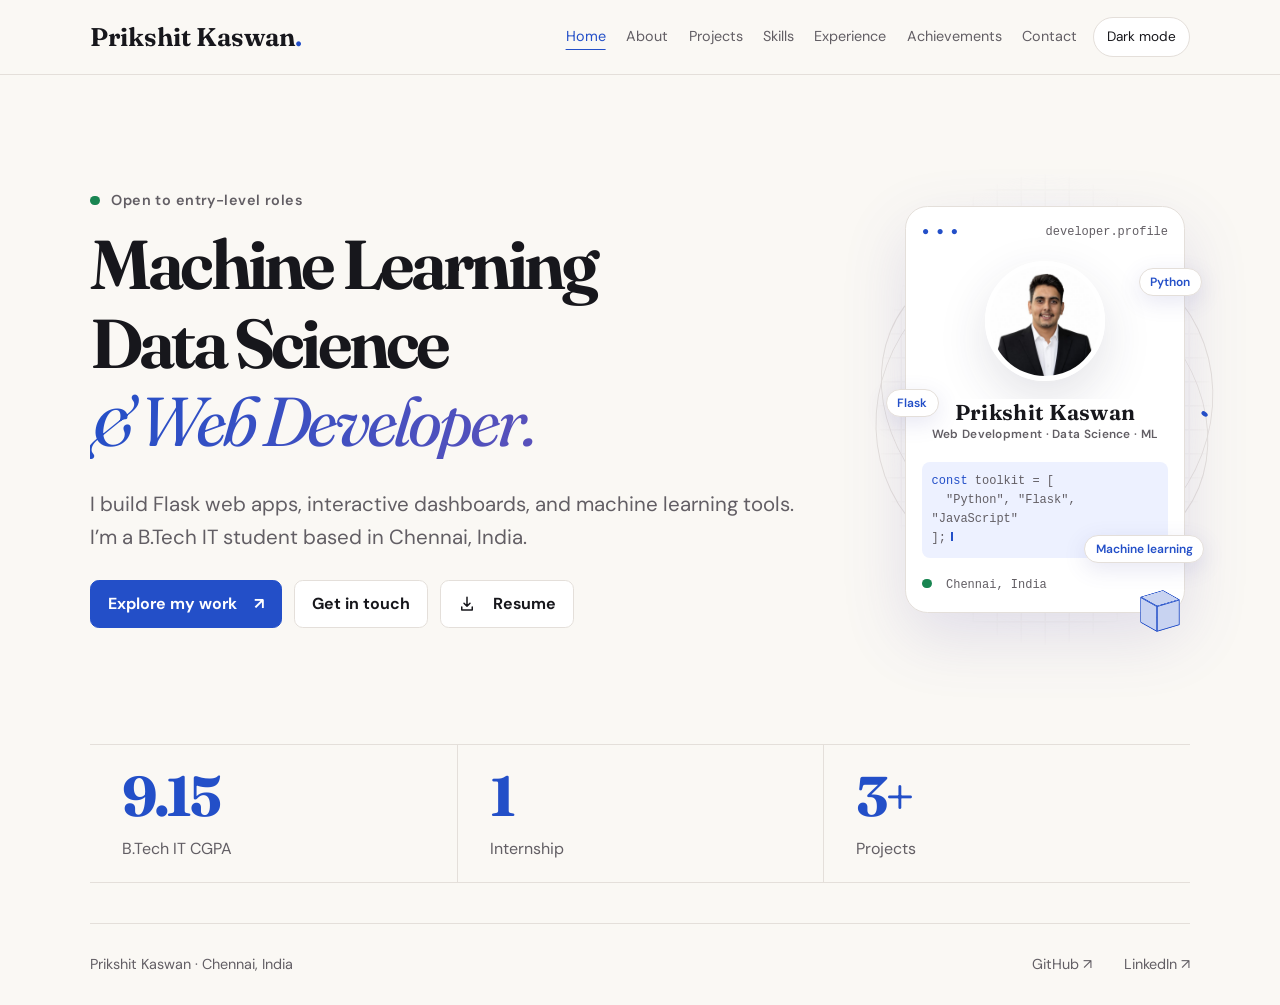
==== commit cf1f1684: "Add download icon to Resume button" ====
--- a/index.html
+++ b/index.html
@@ -31,7 +31,7 @@
 <p class="eyebrow"><span class="dot"></span> Open to entry-level roles</p>
 <h1><span class="hero-line"><span>Machine Learning</span></span> <span class="hero-line"><span>Data Science</span></span> <span class="hero-line"><em>&amp; Web Developer.</em></span></h1>
 <p class="intro">I build Flask web apps, interactive dashboards, and machine learning tools. I’m a B.Tech IT student based in Chennai, India.</p>
-<div class="actions"><a class="button primary" href="work/">Explore my work <span aria-hidden="true">↗</span></a><a class="button" href="contact/">Get in touch</a><a class="button" href="assets/Prikshit_Kaswan_Resume.pdf" download>Resume</a></div>
+<div class="actions"><a class="button primary" href="work/">Explore my work <span aria-hidden="true">↗</span></a><a class="button" href="contact/">Get in touch</a><a class="button" href="assets/Prikshit_Kaswan_Resume.pdf" download><svg width="18" height="18" viewBox="0 0 24 24" fill="none" stroke="currentColor" stroke-width="2" stroke-linecap="round" stroke-linejoin="round" aria-hidden="true"><path d="M12 3v12m-4-4 4 4 4-4M5 16v4h14v-4"/></svg> Resume</a></div>
 </div><div class="hero-stage">
 <div class="stage-grid" aria-hidden="true"></div>
 <div class="stage-orbit orbit-a" aria-hidden="true"></div>
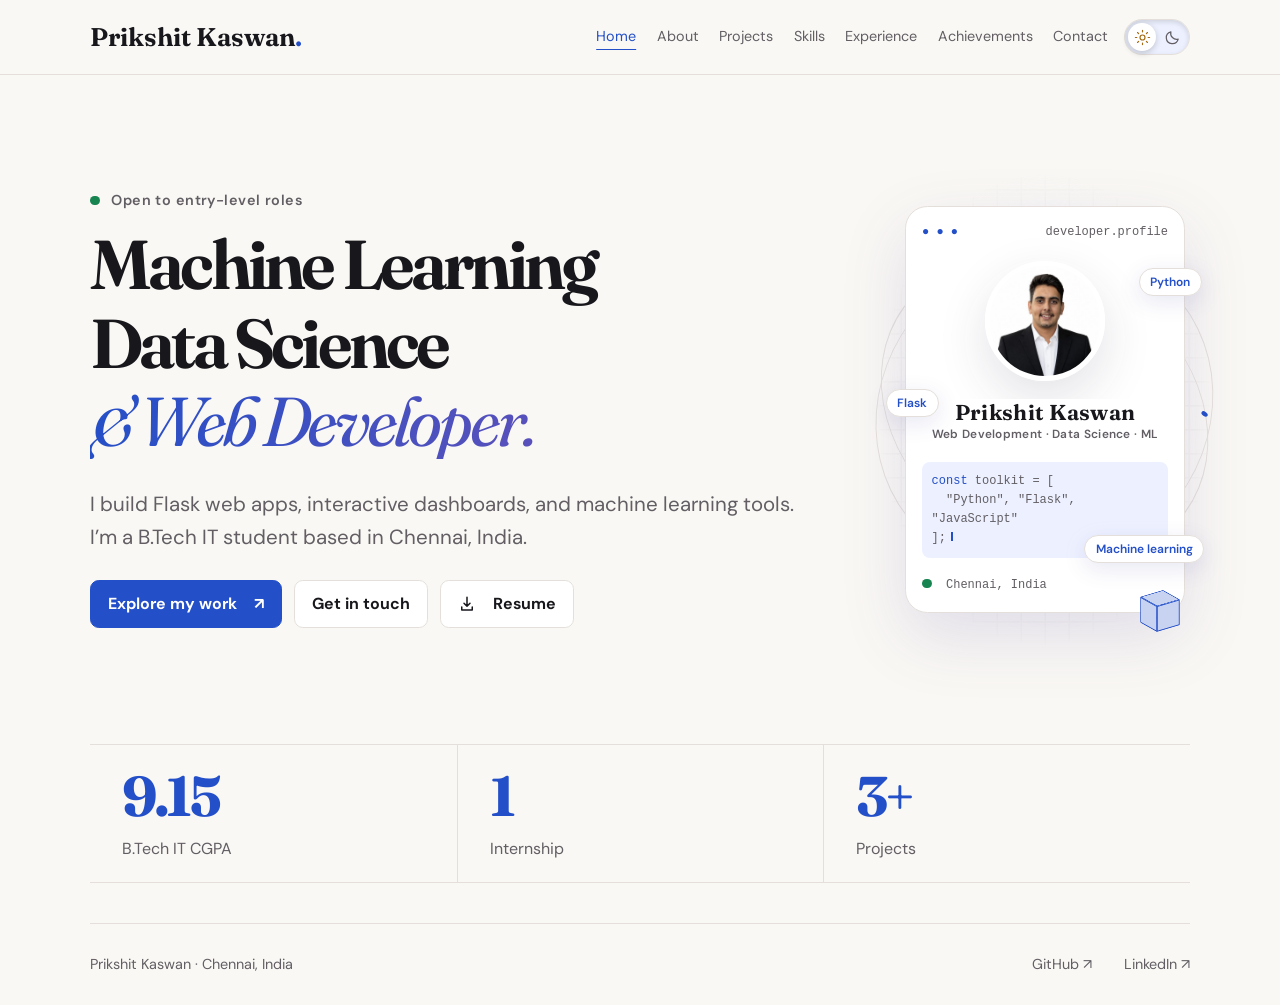
==== commit c06a5e3e: "Match reference sun and moon theme switch" ====
--- a/index.html
+++ b/index.html
@@ -19,12 +19,12 @@
     // Keep the default theme when storage is unavailable.
   }
 </script>
-<link rel="stylesheet" href="assets/site.css?v=10">
+<link rel="stylesheet" href="assets/site.css?v=12">
 <script src="assets/site.js?v=9" defer></script>
 </head>
 <body>
 <a class="skip" href="#main">Skip to content</a>
-<header class="header"><div class="wrap bar"><a class="brand" href="./">Prikshit Kaswan<span class="brand-period">.</span></a><nav id="primary-nav" aria-label="Main navigation"><a href="./" aria-current="page">Home</a><a href="about/">About</a><a href="work/">Projects</a><a href="skills/">Skills</a><a href="experience/">Experience</a><a href="achievements/">Achievements</a><a href="contact/">Contact</a></nav><button class="theme-toggle" type="button" aria-pressed="false" hidden>Dark mode</button><button type="button" class="menu-toggle" aria-controls="primary-nav" aria-expanded="false" hidden>Menu</button></div><div class="reading-progress" aria-hidden="true"></div></header>
+<header class="header"><div class="wrap bar"><a class="brand" href="./">Prikshit Kaswan<span class="brand-period">.</span></a><nav id="primary-nav" aria-label="Main navigation"><a href="./" aria-current="page">Home</a><a href="about/">About</a><a href="work/">Projects</a><a href="skills/">Skills</a><a href="experience/">Experience</a><a href="achievements/">Achievements</a><a href="contact/">Contact</a></nav><button class="theme-toggle" type="button" aria-label="Dark mode" aria-pressed="false" hidden><span class="theme-icon theme-sun" aria-hidden="true"><svg viewBox="0 0 24 24" fill="none" stroke="currentColor" stroke-width="1.7" stroke-linecap="round"><circle cx="12" cy="12" r="3.5"/><path d="M12 2v2m0 16v2M2 12h2m16 0h2M5 5l1.5 1.5m11 11L19 19M5 19l1.5-1.5m11-11L19 5"/></svg></span><span class="theme-icon theme-moon" aria-hidden="true"><svg viewBox="0 0 24 24" fill="none" stroke="currentColor" stroke-width="1.7" stroke-linecap="round" stroke-linejoin="round"><path d="M20 14.3A8.5 8.5 0 0 1 9.7 4a8.5 8.5 0 1 0 10.3 10.3Z"/></svg></span></button><button type="button" class="menu-toggle" aria-controls="primary-nav" aria-expanded="false" hidden>Menu</button></div><div class="reading-progress" aria-hidden="true"></div></header>
 <main class="wrap" id="main" tabindex="-1">
 
 <section class="hero" id="top"><div class="hero-copy hero-disciplines">
--- a/assets/site.css
+++ b/assets/site.css
@@ -133,13 +133,49 @@
 }
 
 .theme-toggle {
-  padding: .4rem .8rem;
-  min-height: 40px;
+  position: relative;
+  display: inline-flex;
+  align-items: center;
+  justify-content: space-between;
+  flex-shrink: 0;
+  width: 66px;
+  height: 36px;
+  padding: 4px;
   border: 1px solid var(--line);
-  border-radius: 2rem;
-  color: var(--ink);
+  border-radius: 100px;
+  background: var(--tint);
+  color: var(--muted);
+  box-shadow: inset 0 2px 5px #0002;
+}
+.theme-toggle::before {
+  content: "";
+  position: absolute;
+  top: 3px;
+  left: 3px;
+  width: 28px;
+  height: 28px;
+  border-radius: 50%;
   background: var(--surface);
-  font-size: .85rem;
+  box-shadow: 0 2px 6px #0003;
+}
+.theme-icon { position: relative; display: grid; place-items: center; width: 26px; height: 26px; }
+.theme-icon svg { width: 17px; height: 17px; }
+.theme-sun { color: #a66b12; }
+.theme-toggle[aria-pressed="true"]::before { transform: translateX(30px); background: #34466f; }
+.theme-toggle[aria-pressed="true"] .theme-sun { color: var(--muted); }
+.theme-toggle[aria-pressed="true"] .theme-moon { color: #e6edff; transform: rotate(-12deg); }
+.theme-toggle:hover { border-color: var(--accent); box-shadow: 0 0 0 3px var(--tint); }
+@media (prefers-reduced-motion: no-preference) {
+  .theme-toggle { transition: background .3s, border-color .3s, box-shadow .3s; }
+  .theme-toggle::before { transition: transform .35s cubic-bezier(.2,.8,.2,1), background .3s; }
+  .theme-icon { transition: color .3s, transform .35s; }
+  .theme-toggle:active::before { scale: .9; }
+}
+@media (max-width: 420px) {
+  .theme-toggle { width: 62px; height: 34px; }
+  .theme-toggle::before { width: 26px; height: 26px; }
+  .theme-icon { width: 24px; height: 24px; }
+  .theme-toggle[aria-pressed="true"]::before { transform: translateX(28px); }
 }
 .hero .eyebrow { text-transform: none; letter-spacing: .03em; font-size: .9rem; }
 .hero h1 em {
@@ -382,3 +418,37 @@
 @media (prefers-reduced-motion: no-preference) {
   .hero-disciplines .hero-line:nth-child(3) > em { animation-delay: .26s, 0s; }
 }
+
+/* Portfolio page layouts */
+.page-intro .eyebrow, .contact-heading .eyebrow, .reference-grid .eyebrow {
+  color: var(--accent);
+  font-size: .75rem;
+  font-weight: 600;
+  text-transform: uppercase;
+  margin-bottom: 10px;
+}
+main .page-intro h1, main .contact-heading h1 {
+  font-size: clamp(2rem, 5vw, 3.75rem);
+  letter-spacing: -.035em;
+  line-height: 1.15;
+}
+.page-intro .intro, .contact-description, .reference-about p { font-size: .97rem; line-height: 1.8; }
+.reference-about, .reference-grid, .reference-projects { display: grid; gap: 1.25rem; }
+.reference-about { grid-template-columns: minmax(0, 320px) minmax(0, 1fr); gap: clamp(1.5rem, 6vw, 4rem); align-items: start; }
+.about-profile { text-align: center; }
+.about-profile img { width: 140px; height: 140px; object-fit: cover; border-radius: 50%; margin-bottom: 1rem; }
+.about-profile .button, .about-highlights { margin-top: 1.25rem; }
+.reference-about h2, .reference-grid h2 { font-size: clamp(1.25rem, 2.8vw, 2rem); margin-bottom: .65rem; }
+.about-highlights, .reference-projects { grid-template-columns: repeat(2, minmax(0, 1fr)); }
+.reference-projects .featured-work { grid-column: 1 / -1; }
+.skills-cards { grid-template-columns: repeat(auto-fit, minmax(min(100%, 260px), 1fr)); }
+.achievement-cards { grid-template-columns: repeat(auto-fit, minmax(min(100%, 300px), 1fr)); }
+.achievement-cards .panel:first-child { background: var(--tint); border-color: var(--accent); }
+.reference-tags { display: flex; flex-wrap: wrap; gap: .5rem; list-style: none; padding: 0; }
+.reference-tags li { padding: .3rem .7rem; border-radius: 2rem; background: var(--tint); color: var(--ink); font-size: .82rem; }
+.reference-timeline { border-left: 2px solid var(--line); padding-left: 1.5rem; margin-left: .5rem; }
+.reference-timeline article { position: relative; }
+.reference-timeline article::before { content: ""; position: absolute; left: calc(-1.5rem - 8px); top: 1.4rem; width: 12px; height: 12px; border-radius: 50%; background: var(--accent); }
+@media (max-width: 740px) {
+  .reference-about, .about-highlights, .reference-projects { grid-template-columns: 1fr; }
+}
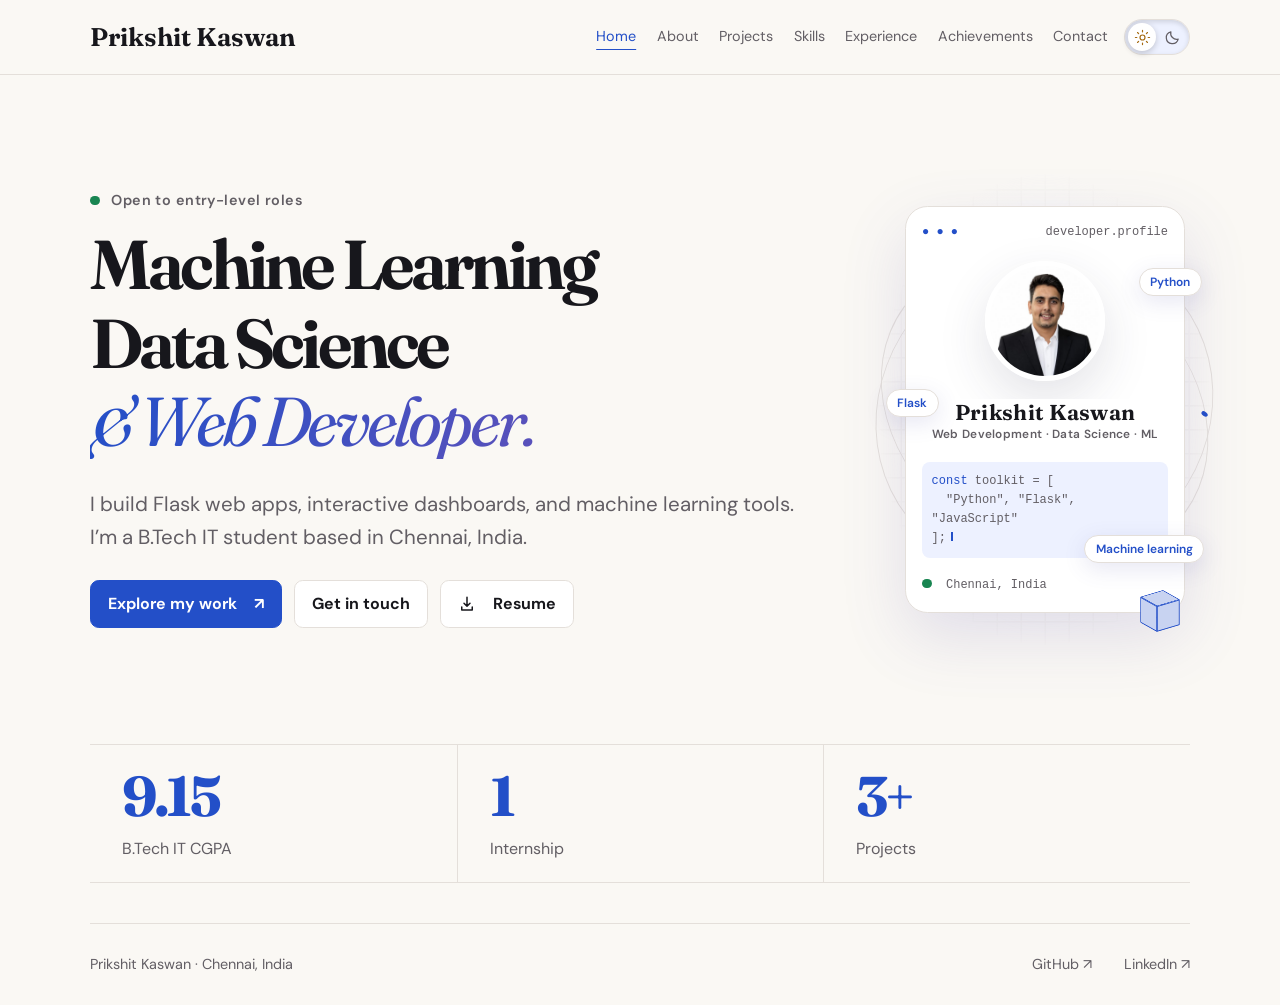
==== commit ec71a2bc: "Remove punctuation from the header name" ====
--- a/index.html
+++ b/index.html
@@ -24,7 +24,7 @@
 </head>
 <body>
 <a class="skip" href="#main">Skip to content</a>
-<header class="header"><div class="wrap bar"><a class="brand" href="./">Prikshit Kaswan<span class="brand-period">.</span></a><nav id="primary-nav" aria-label="Main navigation"><a href="./" aria-current="page">Home</a><a href="about/">About</a><a href="work/">Projects</a><a href="skills/">Skills</a><a href="experience/">Experience</a><a href="achievements/">Achievements</a><a href="contact/">Contact</a></nav><button class="theme-toggle" type="button" aria-label="Dark mode" aria-pressed="false" hidden><span class="theme-icon theme-sun" aria-hidden="true"><svg viewBox="0 0 24 24" fill="none" stroke="currentColor" stroke-width="1.7" stroke-linecap="round"><circle cx="12" cy="12" r="3.5"/><path d="M12 2v2m0 16v2M2 12h2m16 0h2M5 5l1.5 1.5m11 11L19 19M5 19l1.5-1.5m11-11L19 5"/></svg></span><span class="theme-icon theme-moon" aria-hidden="true"><svg viewBox="0 0 24 24" fill="none" stroke="currentColor" stroke-width="1.7" stroke-linecap="round" stroke-linejoin="round"><path d="M20 14.3A8.5 8.5 0 0 1 9.7 4a8.5 8.5 0 1 0 10.3 10.3Z"/></svg></span></button><button type="button" class="menu-toggle" aria-controls="primary-nav" aria-expanded="false" hidden>Menu</button></div><div class="reading-progress" aria-hidden="true"></div></header>
+<header class="header"><div class="wrap bar"><a class="brand" href="./">Prikshit Kaswan</a><nav id="primary-nav" aria-label="Main navigation"><a href="./" aria-current="page">Home</a><a href="about/">About</a><a href="work/">Projects</a><a href="skills/">Skills</a><a href="experience/">Experience</a><a href="achievements/">Achievements</a><a href="contact/">Contact</a></nav><button class="theme-toggle" type="button" aria-label="Dark mode" aria-pressed="false" hidden><span class="theme-icon theme-sun" aria-hidden="true"><svg viewBox="0 0 24 24" fill="none" stroke="currentColor" stroke-width="1.7" stroke-linecap="round"><circle cx="12" cy="12" r="3.5"/><path d="M12 2v2m0 16v2M2 12h2m16 0h2M5 5l1.5 1.5m11 11L19 19M5 19l1.5-1.5m11-11L19 5"/></svg></span><span class="theme-icon theme-moon" aria-hidden="true"><svg viewBox="0 0 24 24" fill="none" stroke="currentColor" stroke-width="1.7" stroke-linecap="round" stroke-linejoin="round"><path d="M20 14.3A8.5 8.5 0 0 1 9.7 4a8.5 8.5 0 1 0 10.3 10.3Z"/></svg></span></button><button type="button" class="menu-toggle" aria-controls="primary-nav" aria-expanded="false" hidden>Menu</button></div><div class="reading-progress" aria-hidden="true"></div></header>
 <main class="wrap" id="main" tabindex="-1">
 
 <section class="hero" id="top"><div class="hero-copy hero-disciplines">
--- a/assets/site.css
+++ b/assets/site.css
@@ -29,7 +29,6 @@
 .bar, .footer, .section-head, .callout { display: flex; justify-content: space-between; align-items: center; gap: 1.25rem; }
 .bar { min-height: 74px; flex-wrap: wrap; padding-block: .6rem; }
 .brand { display: inline-flex; align-items: center; font: 650 1.6rem var(--display); text-decoration: none; }
-.brand .brand-period { color: var(--accent); }
 nav, .footer div { display: flex; gap: clamp(.85rem, 3vw, 2rem); }
 nav a, .footer a { color: var(--muted); font-size: .9rem; text-decoration: none; }
 nav a[aria-current], nav a:hover, .footer a:hover, .text-link { color: var(--accent); }
